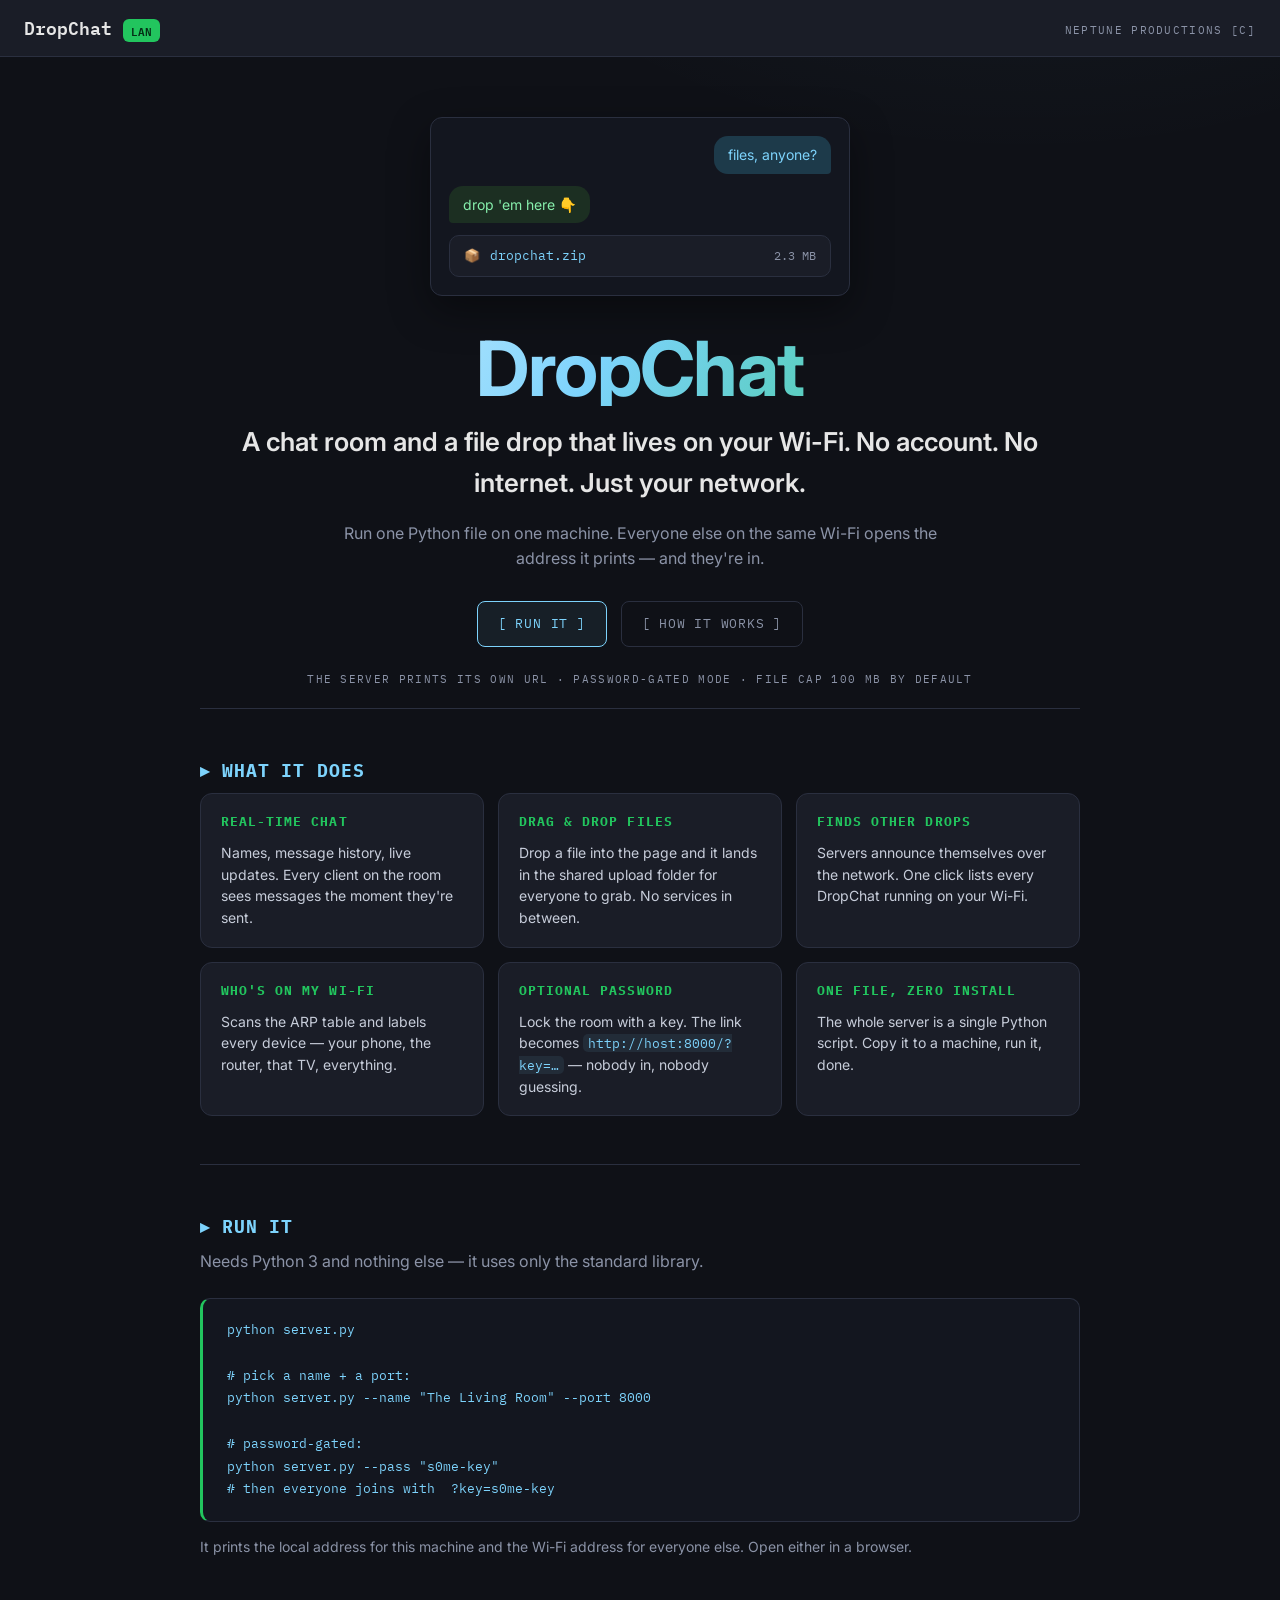
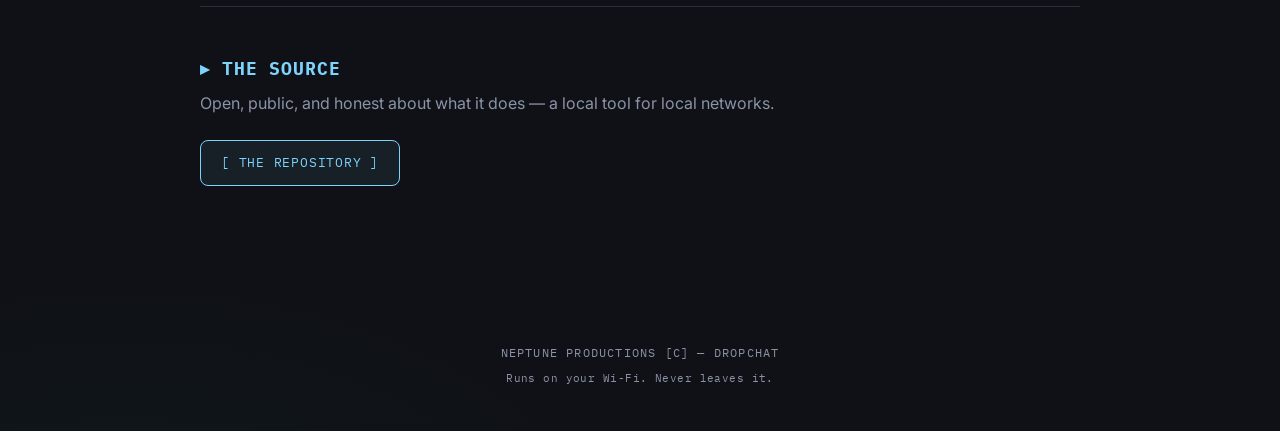
==== index.html @ f80f09dd "DropChat — LAN chat + file drop (one-file Python server), with site + README" ====
<!DOCTYPE html>
<html lang="en">
<head>
  <meta charset="UTF-8">
  <meta name="viewport" content="width=device-width, initial-scale=1.0">
  <meta name="description" content="DropChat — a chat room and file drop that lives on your Wi-Fi. LAN chat + drag-and-drop file sharing, self-hosted in one Python file. A Neptune Productions project.">
  <meta name="theme-color" content="#0f1117">
  <title>DropChat — chat + file drop, on your Wi-Fi</title>
  <link rel="icon" type="image/png" href="windowq.png">
  <link rel="preconnect" href="https://fonts.googleapis.com">
  <link rel="preconnect" href="https://fonts.gstatic.com" crossorigin>
  <link href="https://fonts.googleapis.com/css2?family=IBM+Plex+Mono:wght@400;500;600&family=Inter:wght@400;500;600;700&display=swap" rel="stylesheet">
  <link rel="stylesheet" href="css/style.css">
</head>
<body>

  <header class="topbar">
    <div class="brand">DropChat <span class="badge">LAN</span></div>
    <div class="bar-right">
      <span class="nep">NEPTUNE PRODUCTIONS [C]</span>
    </div>
  </header>

  <main>
    <section class="hero">
      <div class="chat-mock" aria-hidden="true">
        <div class="mock-row me"><div class="bubble">files, anyone?</div></div>
        <div class="mock-row them"><div class="bubble">drop 'em here 👇</div></div>
        <div class="mock-file"><span>📦</span> dropchat.zip <span class="file-size">2.3 MB</span></div>
      </div>
      <h1 class="title">DropChat</h1>
      <p class="tagline">A chat room and a file drop that lives on your Wi-Fi. No account. No internet. Just your network.</p>
      <p class="intro">Run one Python file on one machine. Everyone else on the same Wi-Fi opens the address it prints — and they're in.</p>
      <div class="hero-actions">
        <a class="btn btn-primary" href="#run">[ RUN IT ]</a>
        <a class="btn btn-ghost" href="#how">[ HOW IT WORKS ]</a>
      </div>
      <p class="foot-note">THE SERVER PRINTS ITS OWN URL · PASSWORD-GATED MODE · FILE CAP 100 MB BY DEFAULT</p>
    </section>

    <section class="section" id="how">
      <h2 class="section-title">▸ WHAT IT DOES</h2>
      <div class="grid">
        <article class="card">
          <h3>REAL-TIME CHAT</h3>
          <p>Names, message history, live updates. Every client on the room sees messages the moment they're sent.</p>
        </article>
        <article class="card">
          <h3>DRAG &amp; DROP FILES</h3>
          <p>Drop a file into the page and it lands in the shared upload folder for everyone to grab. No services in between.</p>
        </article>
        <article class="card">
          <h3>FINDS OTHER DROPS</h3>
          <p>Servers announce themselves over the network. One click lists every DropChat running on your Wi-Fi.</p>
        </article>
        <article class="card">
          <h3>WHO'S ON MY WI-FI</h3>
          <p>Scans the ARP table and labels every device — your phone, the router, that TV, everything.</p>
        </article>
        <article class="card">
          <h3>OPTIONAL PASSWORD</h3>
          <p>Lock the room with a key. The link becomes <code>http://host:8000/?key=…</code> — nobody in, nobody guessing.</p>
        </article>
        <article class="card">
          <h3>ONE FILE, ZERO INSTALL</h3>
          <p>The whole server is a single Python script. Copy it to a machine, run it, done.</p>
        </article>
      </div>
    </section>

    <section class="section" id="run">
      <h2 class="section-title">▸ RUN IT</h2>
      <p class="section-sub">Needs Python 3 and nothing else — it uses only the standard library.</p>
      <pre class="code-block">python server.py

# pick a name + a port:
python server.py --name "The Living Room" --port 8000

# password-gated:
python server.py --pass "s0me-key"
# then everyone joins with  ?key=s0me-key</pre>
      <p class="note">It prints the local address for this machine and the Wi-Fi address for everyone else. Open either in a browser.</p>
    </section>

    <section class="section" id="source">
      <h2 class="section-title">▸ THE SOURCE</h2>
      <p class="section-sub">Open, public, and honest about what it does — a local tool for local networks.</p>
      <div class="actions">
        <a class="btn btn-primary" href="https://github.com/notmicrosoft2000-cmd/dropchat" target="_blank" rel="noopener">[ THE REPOSITORY ]</a>
      </div>
    </section>
  </main>

  <footer>
    <p>NEPTUNE PRODUCTIONS [C] — DROPCHAT</p>
    <p class="dim">Runs on your Wi-Fi. Never leaves it.</p>
  </footer>

</body>
</html>
---- css/style.css ----
:root {
  --bg: #0f1117;
  --bg-2: #13161f;
  --panel: #1a1d27;
  --panel-edge: #2a2f3f;
  --text: #e6e6e6;
  --muted: #8b93a7;
  --cyan: #7dd3fc;
  --green: #22c55e;
  --green-dim: #166534;
}

* { box-sizing: border-box; margin: 0; padding: 0; }

html { scroll-behavior: smooth; }

body {
  font-family: "Inter", Arial, sans-serif;
  background:
    radial-gradient(1000px 600px at 80% -10%, rgba(125, 211, 252, .06), transparent 60%),
    radial-gradient(900px 600px at 10% 110%, rgba(34, 197, 94, .05), transparent 60%),
    var(--bg);
  color: var(--text);
  min-height: 100vh;
  line-height: 1.55;
}

.topbar {
  display: flex;
  align-items: center;
  justify-content: space-between;
  flex-wrap: wrap;
  gap: 8px;
  padding: 14px 24px;
  background: var(--panel);
  border-bottom: 1px solid var(--panel-edge);
}

.brand { font-family: "IBM Plex Mono", monospace; font-size: 18px; font-weight: 600; }

.badge {
  font-family: "IBM Plex Mono", monospace;
  font-size: 11px;
  vertical-align: middle;
  background: var(--green);
  color: #052e16;
  border-radius: 6px;
  padding: 2px 8px;
  font-weight: 600;
}

.nep { font-family: "IBM Plex Mono", monospace; font-size: 11px; letter-spacing: .12em; color: var(--muted); }

main { max-width: 920px; margin: 0 auto; padding: 0 20px 80px; }

.hero { text-align: center; padding: 60px 0 20px; }

.chat-mock {
  max-width: 420px;
  margin: 0 auto 34px;
  background: var(--bg-2);
  border: 1px solid var(--panel-edge);
  border-radius: 12px;
  padding: 18px;
  display: flex;
  flex-direction: column;
  gap: 12px;
  box-shadow: 0 14px 40px rgba(0, 0, 0, .4);
}

.mock-row { display: flex; }
.mock-row.me { justify-content: flex-end; }
.mock-row.them { justify-content: flex-start; }

.bubble {
  font-size: 14px;
  padding: 8px 14px;
  border-radius: 14px;
  max-width: 80%;
}
.mock-row.me .bubble { background: #1d3a4a; color: var(--cyan); border-bottom-right-radius: 4px; }
.mock-row.them .bubble { background: #1c2f22; color: #86efac; border-bottom-left-radius: 4px; }

.mock-file {
  display: flex;
  align-items: center;
  gap: 10px;
  font-family: "IBM Plex Mono", monospace;
  font-size: 13px;
  background: var(--panel);
  border: 1px solid var(--panel-edge);
  border-radius: 10px;
  padding: 10px 14px;
  color: var(--cyan);
}
.mock-file .file-size { margin-left: auto; color: var(--muted); font-size: 12px; }

.title {
  font-size: clamp(40px, 8vw, 76px);
  line-height: 1;
  font-weight: 700;
  letter-spacing: -.02em;
  background: linear-gradient(120deg, #e6f6ff, var(--cyan) 45%, var(--green) 110%);
  -webkit-background-clip: text;
  background-clip: text;
  color: transparent;
  margin-bottom: 16px;
}

.tagline { font-size: clamp(18px, 3.4vw, 26px); font-weight: 600; color: var(--text); margin-bottom: 18px; }

.intro { max-width: 620px; margin: 0 auto 30px; color: var(--muted); }

.hero-actions { display: flex; gap: 14px; justify-content: center; flex-wrap: wrap; margin-bottom: 24px; }

.btn {
  display: inline-block;
  font-family: "IBM Plex Mono", monospace;
  font-size: 13px;
  letter-spacing: .06em;
  padding: 12px 20px;
  text-decoration: none;
  border: 1px solid var(--cyan);
  border-radius: 8px;
  color: var(--cyan);
  background: rgba(125, 211, 252, .07);
  transition: background .15s, color .15s;
}
.btn:hover { background: var(--cyan); color: #062033; }
.btn-ghost { border-color: var(--panel-edge); color: var(--muted); background: transparent; }
.btn-ghost:hover { border-color: var(--green); color: var(--green); background: rgba(34, 197, 94, .07); }

.foot-note { font-family: "IBM Plex Mono", monospace; font-size: 11px; letter-spacing: .12em; color: var(--muted); }

.section { padding: 48px 0; border-top: 1px solid var(--panel-edge); }

.section-title { font-family: "IBM Plex Mono", monospace; font-size: 18px; color: var(--cyan); margin-bottom: 8px; letter-spacing: .05em; }
.section-sub { color: var(--muted); margin-bottom: 24px; }

.grid { display: grid; grid-template-columns: repeat(auto-fit, minmax(260px, 1fr)); gap: 14px; }

.card {
  background: var(--panel);
  border: 1px solid var(--panel-edge);
  border-radius: 12px;
  padding: 18px 20px;
}
.card h3 { font-family: "IBM Plex Mono", monospace; font-size: 13px; letter-spacing: .08em; color: var(--green); margin-bottom: 10px; }
.card p { font-size: 14px; color: #c7cdda; }
.card code { font-family: "IBM Plex Mono", monospace; background: rgba(125, 211, 252, .08); color: var(--cyan); padding: 1px 5px; border-radius: 5px; font-size: 12.5px; }

.code-block {
  font-family: "IBM Plex Mono", monospace;
  font-size: 13px;
  line-height: 1.75;
  color: var(--cyan);
  background: var(--bg-2);
  border: 1px solid var(--panel-edge);
  border-left: 3px solid var(--green);
  border-radius: 10px;
  padding: 20px 24px;
  overflow-x: auto;
  margin-bottom: 14px;
}

.note { font-size: 14px; color: var(--muted); }

.actions { display: flex; gap: 14px; flex-wrap: wrap; }

footer { text-align: center; padding: 30px 20px 44px; font-family: "IBM Plex Mono", monospace; font-size: 12px; letter-spacing: .1em; color: var(--muted); }
footer .dim { margin-top: 8px; font-size: 11px; letter-spacing: .04em; }

@media (max-width: 560px) {
  .topbar { padding: 12px 16px; }
}
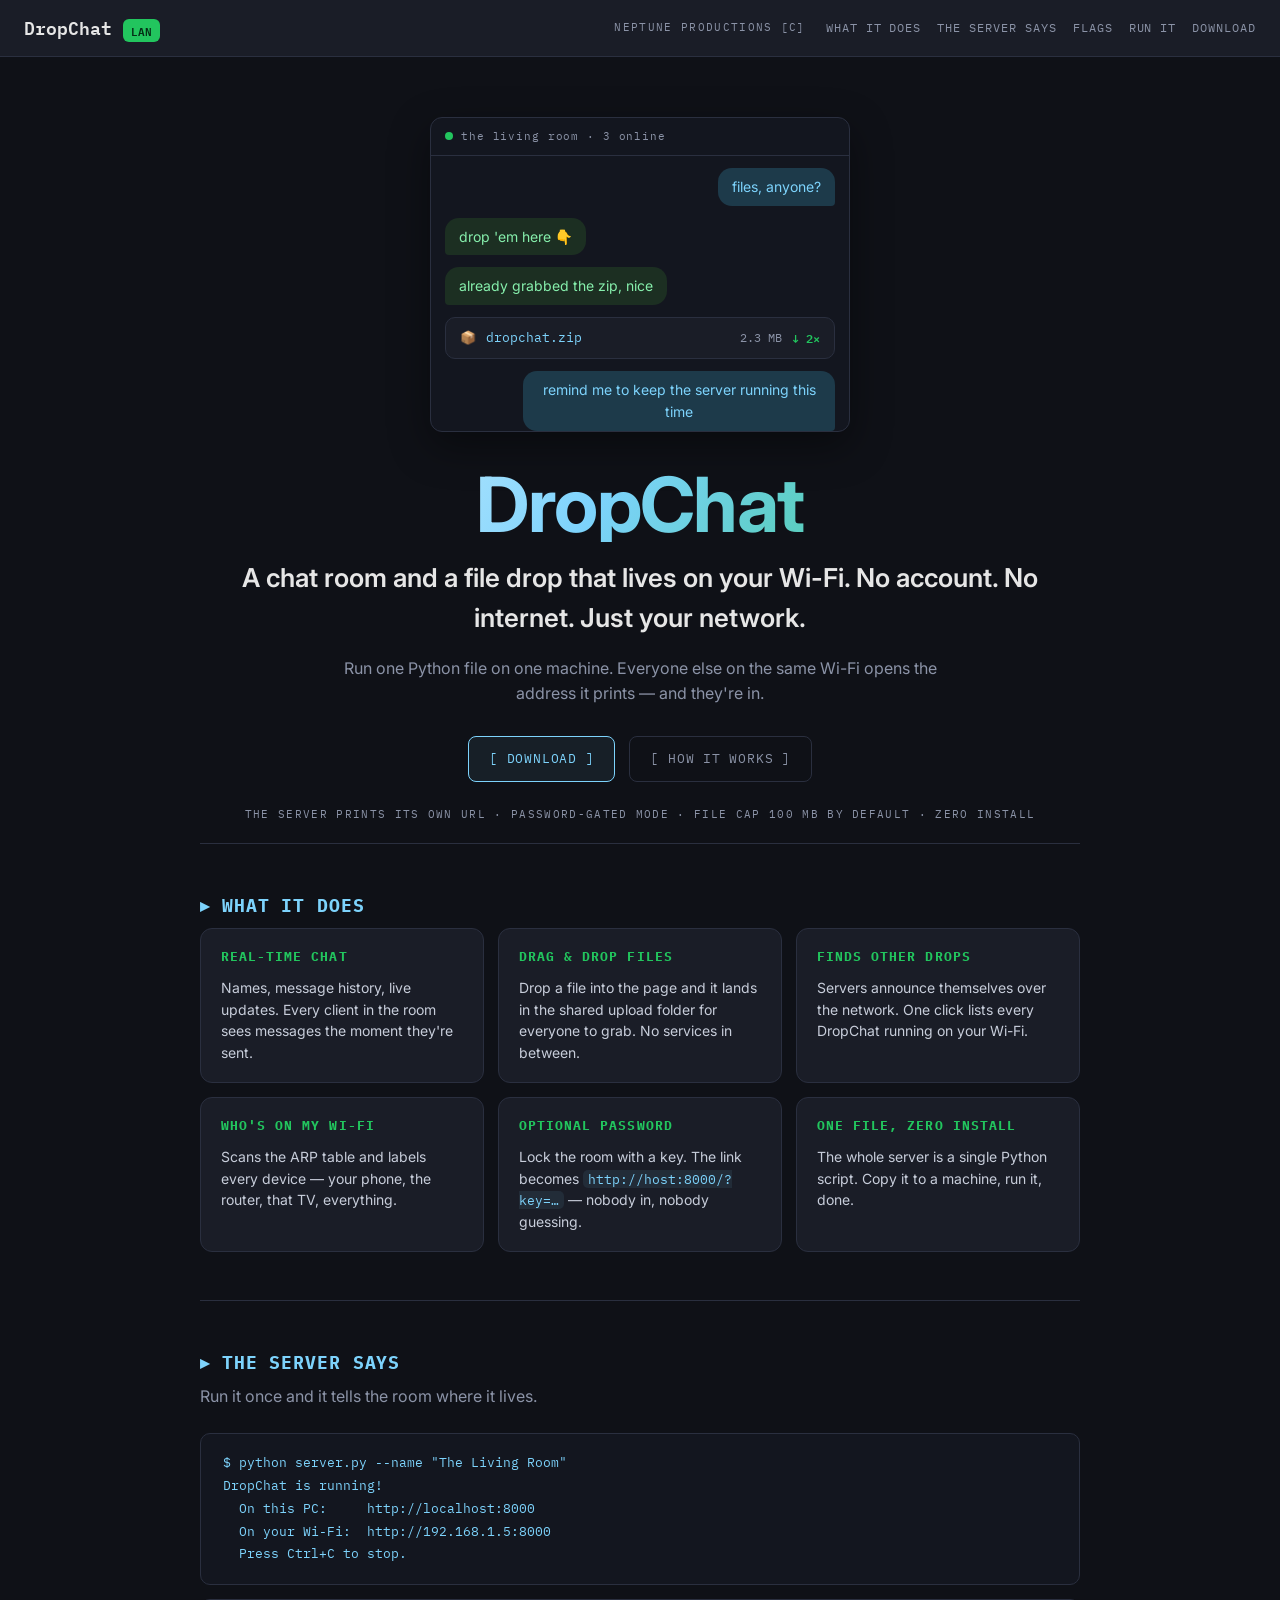
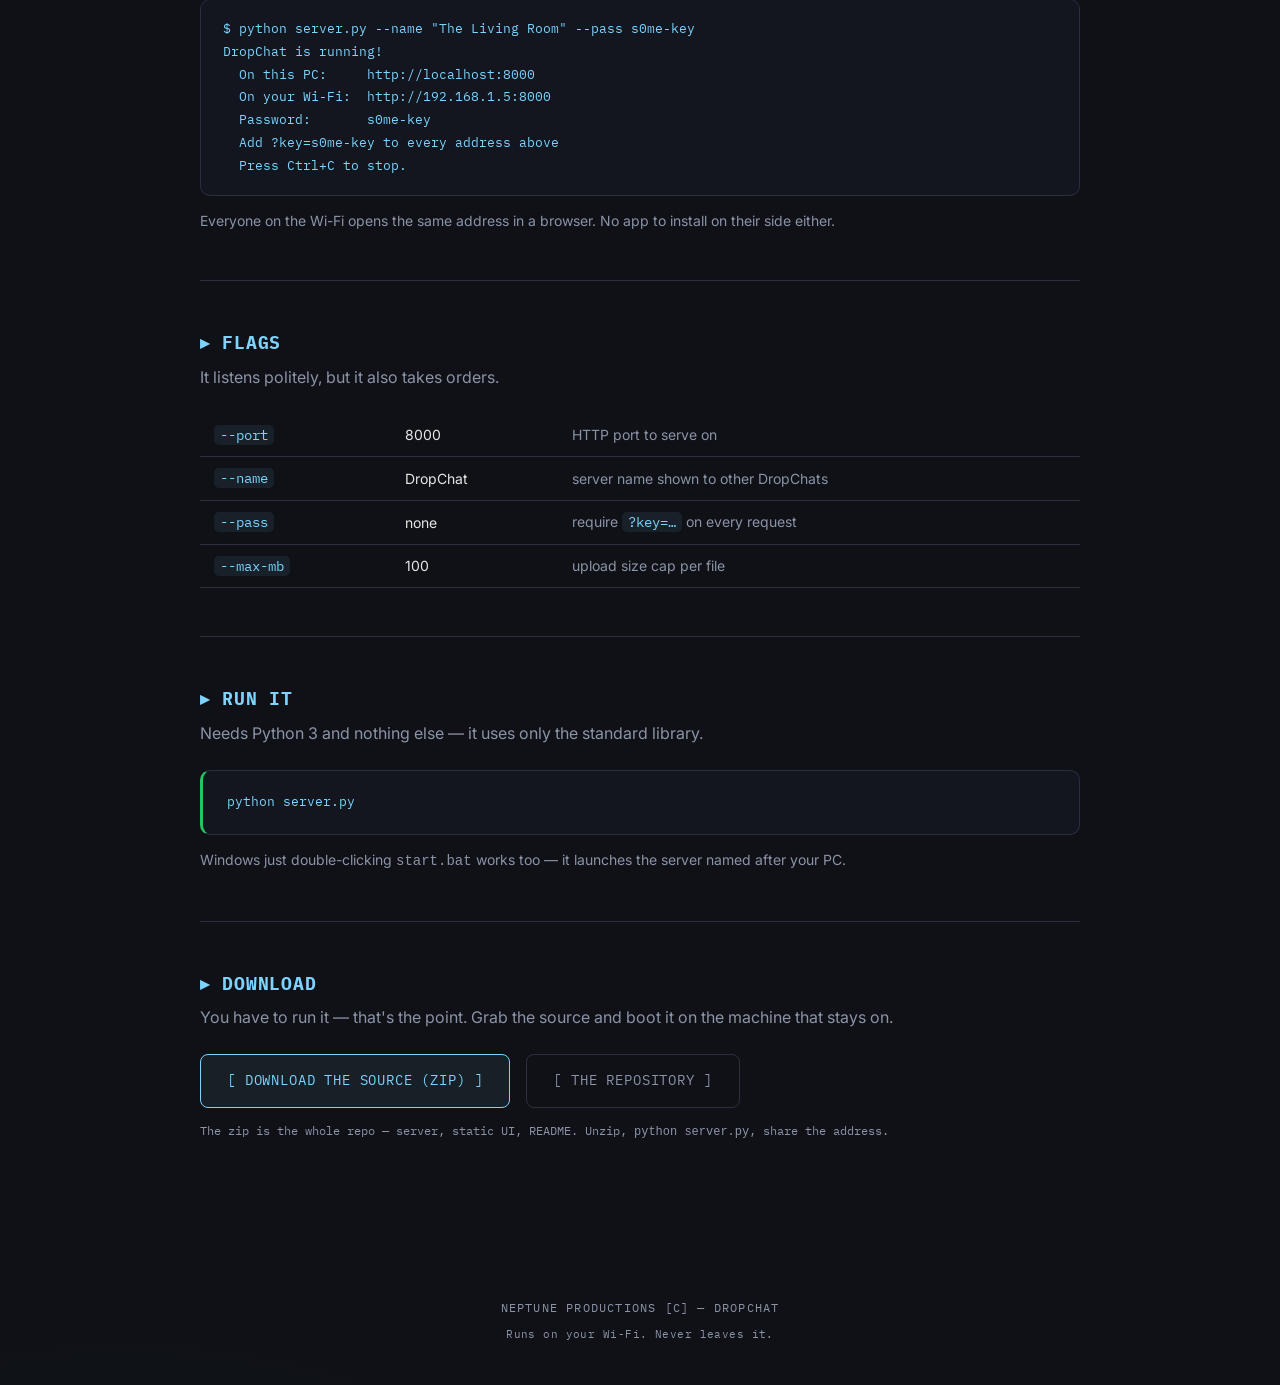
==== commit 4729516a: "site: chat-bubble favicon, download section (source zip), terminal-output + flags sections, themed c" ====
--- a/index.html
+++ b/index.html
@@ -3,10 +3,10 @@
 <head>
   <meta charset="UTF-8">
   <meta name="viewport" content="width=device-width, initial-scale=1.0">
-  <meta name="description" content="DropChat — a chat room and file drop that lives on your Wi-Fi. LAN chat + drag-and-drop file sharing, self-hosted in one Python file. A Neptune Productions project.">
+  <meta name="description" content="DropChat — a chat room and file drop that lives on your Wi-Fi. LAN chat + drag-and-drop file sharing, self-hosted in one Python file. Download and run it yourself. A Neptune Productions project.">
   <meta name="theme-color" content="#0f1117">
   <title>DropChat — chat + file drop, on your Wi-Fi</title>
-  <link rel="icon" type="image/png" href="windowq.png">
+  <link rel="icon" type="image/svg+xml" href="favicon.svg">
   <link rel="preconnect" href="https://fonts.googleapis.com">
   <link rel="preconnect" href="https://fonts.gstatic.com" crossorigin>
   <link href="https://fonts.googleapis.com/css2?family=IBM+Plex+Mono:wght@400;500;600&family=Inter:wght@400;500;600;700&display=swap" rel="stylesheet">
@@ -18,24 +18,34 @@
     <div class="brand">DropChat <span class="badge">LAN</span></div>
     <div class="bar-right">
       <span class="nep">NEPTUNE PRODUCTIONS [C]</span>
+      <nav class="menubar" aria-label="Site navigation">
+        <a href="#how">WHAT IT DOES</a>
+        <a href="#server">THE SERVER SAYS</a>
+        <a href="#flags">FLAGS</a>
+        <a href="#run">RUN IT</a>
+        <a href="#download">DOWNLOAD</a>
+      </nav>
     </div>
   </header>
 
   <main>
     <section class="hero">
       <div class="chat-mock" aria-hidden="true">
+        <div class="mock-head"><span class="mock-dot"></span> the living room · 3 online</div>
         <div class="mock-row me"><div class="bubble">files, anyone?</div></div>
         <div class="mock-row them"><div class="bubble">drop 'em here 👇</div></div>
-        <div class="mock-file"><span>📦</span> dropchat.zip <span class="file-size">2.3 MB</span></div>
+        <div class="mock-row them"><div class="bubble">already grabbed the zip, nice</div></div>
+        <div class="mock-file"><span>📦</span> dropchat.zip <span class="file-size">2.3 MB</span><span class="file-dl">↓ 2×</span></div>
+        <div class="mock-row me"><div class="bubble">remind me to keep the server running this time</div></div>
       </div>
       <h1 class="title">DropChat</h1>
       <p class="tagline">A chat room and a file drop that lives on your Wi-Fi. No account. No internet. Just your network.</p>
       <p class="intro">Run one Python file on one machine. Everyone else on the same Wi-Fi opens the address it prints — and they're in.</p>
       <div class="hero-actions">
-        <a class="btn btn-primary" href="#run">[ RUN IT ]</a>
+        <a class="btn btn-primary" href="#download">[ DOWNLOAD ]</a>
         <a class="btn btn-ghost" href="#how">[ HOW IT WORKS ]</a>
       </div>
-      <p class="foot-note">THE SERVER PRINTS ITS OWN URL · PASSWORD-GATED MODE · FILE CAP 100 MB BY DEFAULT</p>
+      <p class="foot-note">THE SERVER PRINTS ITS OWN URL · PASSWORD-GATED MODE · FILE CAP 100 MB BY DEFAULT · ZERO INSTALL</p>
     </section>
 
     <section class="section" id="how">
@@ -43,7 +53,7 @@
       <div class="grid">
         <article class="card">
           <h3>REAL-TIME CHAT</h3>
-          <p>Names, message history, live updates. Every client on the room sees messages the moment they're sent.</p>
+          <p>Names, message history, live updates. Every client in the room sees messages the moment they're sent.</p>
         </article>
         <article class="card">
           <h3>DRAG &amp; DROP FILES</h3>
@@ -68,26 +78,50 @@
       </div>
     </section>
 
+    <section class="section" id="server">
+      <h2 class="section-title">▸ THE SERVER SAYS</h2>
+      <p class="section-sub">Run it once and it tells the room where it lives.</p>
+      <pre class="terminal-out">$ python server.py --name "The Living Room"
+DropChat is running!
+  On this PC:     http://localhost:8000
+  On your Wi-Fi:  http://192.168.1.5:8000
+  Press Ctrl+C to stop.</pre>
+      <pre class="terminal-out">$ python server.py --name "The Living Room" --pass s0me-key
+DropChat is running!
+  On this PC:     http://localhost:8000
+  On your Wi-Fi:  http://192.168.1.5:8000
+  Password:       s0me-key
+  Add ?key=s0me-key to every address above
+  Press Ctrl+C to stop.</pre>
+      <p class="note">Everyone on the Wi-Fi opens the same address in a browser. No app to install on their side either.</p>
+    </section>
+
+    <section class="section" id="flags">
+      <h2 class="section-title">▸ FLAGS</h2>
+      <p class="section-sub">It listens politely, but it also takes orders.</p>
+      <table class="flags">
+        <tr><td><code>--port</code></td><td>8000</td><td class="dim">HTTP port to serve on</td></tr>
+        <tr><td><code>--name</code></td><td>DropChat</td><td class="dim">server name shown to other DropChats</td></tr>
+        <tr><td><code>--pass</code></td><td>none</td><td class="dim">require <code>?key=…</code> on every request</td></tr>
+        <tr><td><code>--max-mb</code></td><td>100</td><td class="dim">upload size cap per file</td></tr>
+      </table>
+    </section>
+
     <section class="section" id="run">
       <h2 class="section-title">▸ RUN IT</h2>
       <p class="section-sub">Needs Python 3 and nothing else — it uses only the standard library.</p>
-      <pre class="code-block">python server.py
-
-# pick a name + a port:
-python server.py --name "The Living Room" --port 8000
-
-# password-gated:
-python server.py --pass "s0me-key"
-# then everyone joins with  ?key=s0me-key</pre>
-      <p class="note">It prints the local address for this machine and the Wi-Fi address for everyone else. Open either in a browser.</p>
+      <pre class="code-block">python server.py</pre>
+      <p class="note">Windows just double-clicking <code>start.bat</code> works too — it launches the server named after your PC.</p>
     </section>
 
-    <section class="section" id="source">
-      <h2 class="section-title">▸ THE SOURCE</h2>
-      <p class="section-sub">Open, public, and honest about what it does — a local tool for local networks.</p>
-      <div class="actions">
-        <a class="btn btn-primary" href="https://github.com/notmicrosoft2000-cmd/dropchat" target="_blank" rel="noopener">[ THE REPOSITORY ]</a>
+    <section class="section" id="download">
+      <h2 class="section-title">▸ DOWNLOAD</h2>
+      <p class="section-sub">You have to run it — that's the point. Grab the source and boot it on the machine that stays on.</p>
+      <div class="dl-row">
+        <a class="btn btn-primary btn-big" href="https://github.com/notmicrosoft2000-cmd/dropchat/archive/refs/heads/main.zip" target="_blank" rel="noopener">[ DOWNLOAD THE SOURCE (ZIP) ]</a>
+        <a class="btn btn-ghost btn-big" href="https://github.com/notmicrosoft2000-cmd/dropchat" target="_blank" rel="noopener">[ THE REPOSITORY ]</a>
       </div>
+      <p class="note dim">The zip is the whole repo — server, static UI, README. Unzip, <code>python server.py</code>, share the address.</p>
     </section>
   </main>
 
@@ -96,5 +130,7 @@
     <p class="dim">Runs on your Wi-Fi. Never leaves it.</p>
   </footer>
 
+  <script>window.SFX_CONFIG = { hover: { f: 1700, d: 0.02, t: "sine", v: 0.012 }, click: { f: 880, d: 0.08, t: "square", v: 0.035 } };</script>
+  <script src="js/sfx.js"></script>
 </body>
 </html>
--- a/css/style.css
+++ b/css/style.css
@@ -23,7 +23,10 @@
   color: var(--text);
   min-height: 100vh;
   line-height: 1.55;
-}
+  cursor: url('data:image/svg+xml;utf8,<svg xmlns="http://www.w3.org/2000/svg" width="20" height="20" viewBox="0 0 20 20"><path d="M2 2 Q6 14 16 16 L9 14 Z" fill="%237dd3fc" stroke="%23062d40" stroke-width="0.8"/></svg>') 2 2, auto;
+}
+
+a, button, code, .btn, .menubar a, .dl-row a { cursor: url('data:image/svg+xml;utf8,<svg xmlns="http://www.w3.org/2000/svg" width="22" height="22" viewBox="0 0 22 22"><path d="M3 3 Q8 15 18 18 L10 15 Z" fill="%2334d399" stroke="%23052e16" stroke-width="0.8"/></svg>') 2 2, pointer; }
 
 .topbar {
   display: flex;
@@ -51,6 +54,11 @@
 
 .nep { font-family: "IBM Plex Mono", monospace; font-size: 11px; letter-spacing: .12em; color: var(--muted); }
 
+.bar-right { display: flex; align-items: center; gap: 20px; flex-wrap: wrap; }
+.menubar { display: flex; gap: 16px; flex-wrap: wrap; }
+.menubar a { font-family: "IBM Plex Mono", monospace; font-size: 12px; letter-spacing: .08em; color: var(--muted); text-decoration: none; }
+.menubar a:hover { color: var(--cyan); }
+
 main { max-width: 920px; margin: 0 auto; padding: 0 20px 80px; }
 
 .hero { text-align: center; padding: 60px 0 20px; }
@@ -61,12 +69,27 @@
   background: var(--bg-2);
   border: 1px solid var(--panel-edge);
   border-radius: 12px;
-  padding: 18px;
+  padding: 0;
   display: flex;
   flex-direction: column;
   gap: 12px;
   box-shadow: 0 14px 40px rgba(0, 0, 0, .4);
 }
+
+.mock-head {
+  display: flex;
+  align-items: center;
+  gap: 8px;
+  font-family: "IBM Plex Mono", monospace;
+  font-size: 11px;
+  letter-spacing: .08em;
+  color: var(--muted);
+  padding: 10px 14px;
+  border-bottom: 1px solid var(--panel-edge);
+}
+.mock-dot { width: 8px; height: 8px; border-radius: 50%; background: var(--green); }
+
+.chat-mock > .mock-row, .chat-mock > .mock-file { margin: 0 14px; }
 
 .mock-row { display: flex; }
 .mock-row.me { justify-content: flex-end; }
@@ -94,6 +117,7 @@
   color: var(--cyan);
 }
 .mock-file .file-size { margin-left: auto; color: var(--muted); font-size: 12px; }
+.mock-file .file-dl { color: var(--green); font-size: 12px; font-weight: 600; }
 
 .title {
   font-size: clamp(40px, 8vw, 76px);
@@ -164,6 +188,28 @@
 }
 
 .note { font-size: 14px; color: var(--muted); }
+.note.dim { color: var(--muted); font-family: "IBM Plex Mono", monospace; font-size: 12px; margin-top: 14px; }
+
+.terminal-out {
+  font-family: "IBM Plex Mono", monospace;
+  font-size: 13px;
+  line-height: 1.75;
+  color: var(--cyan);
+  background: var(--bg-2);
+  border: 1px solid var(--panel-edge);
+  border-radius: 10px;
+  padding: 18px 22px;
+  overflow-x: auto;
+  margin-bottom: 14px;
+}
+
+.flags { width: 100%; border-collapse: collapse; font-size: 14px; }
+.flags td { padding: 10px 14px; border-bottom: 1px solid var(--panel-edge); }
+.flags code { font-family: "IBM Plex Mono", monospace; background: rgba(125, 211, 252, .08); color: var(--cyan); padding: 1px 6px; border-radius: 5px; }
+.flags .dim { color: var(--muted); }
+
+.dl-row { display: flex; gap: 16px; flex-wrap: wrap; align-items: center; }
+.btn-big { padding: 15px 26px; font-size: 14px; }
 
 .actions { display: flex; gap: 14px; flex-wrap: wrap; }
 
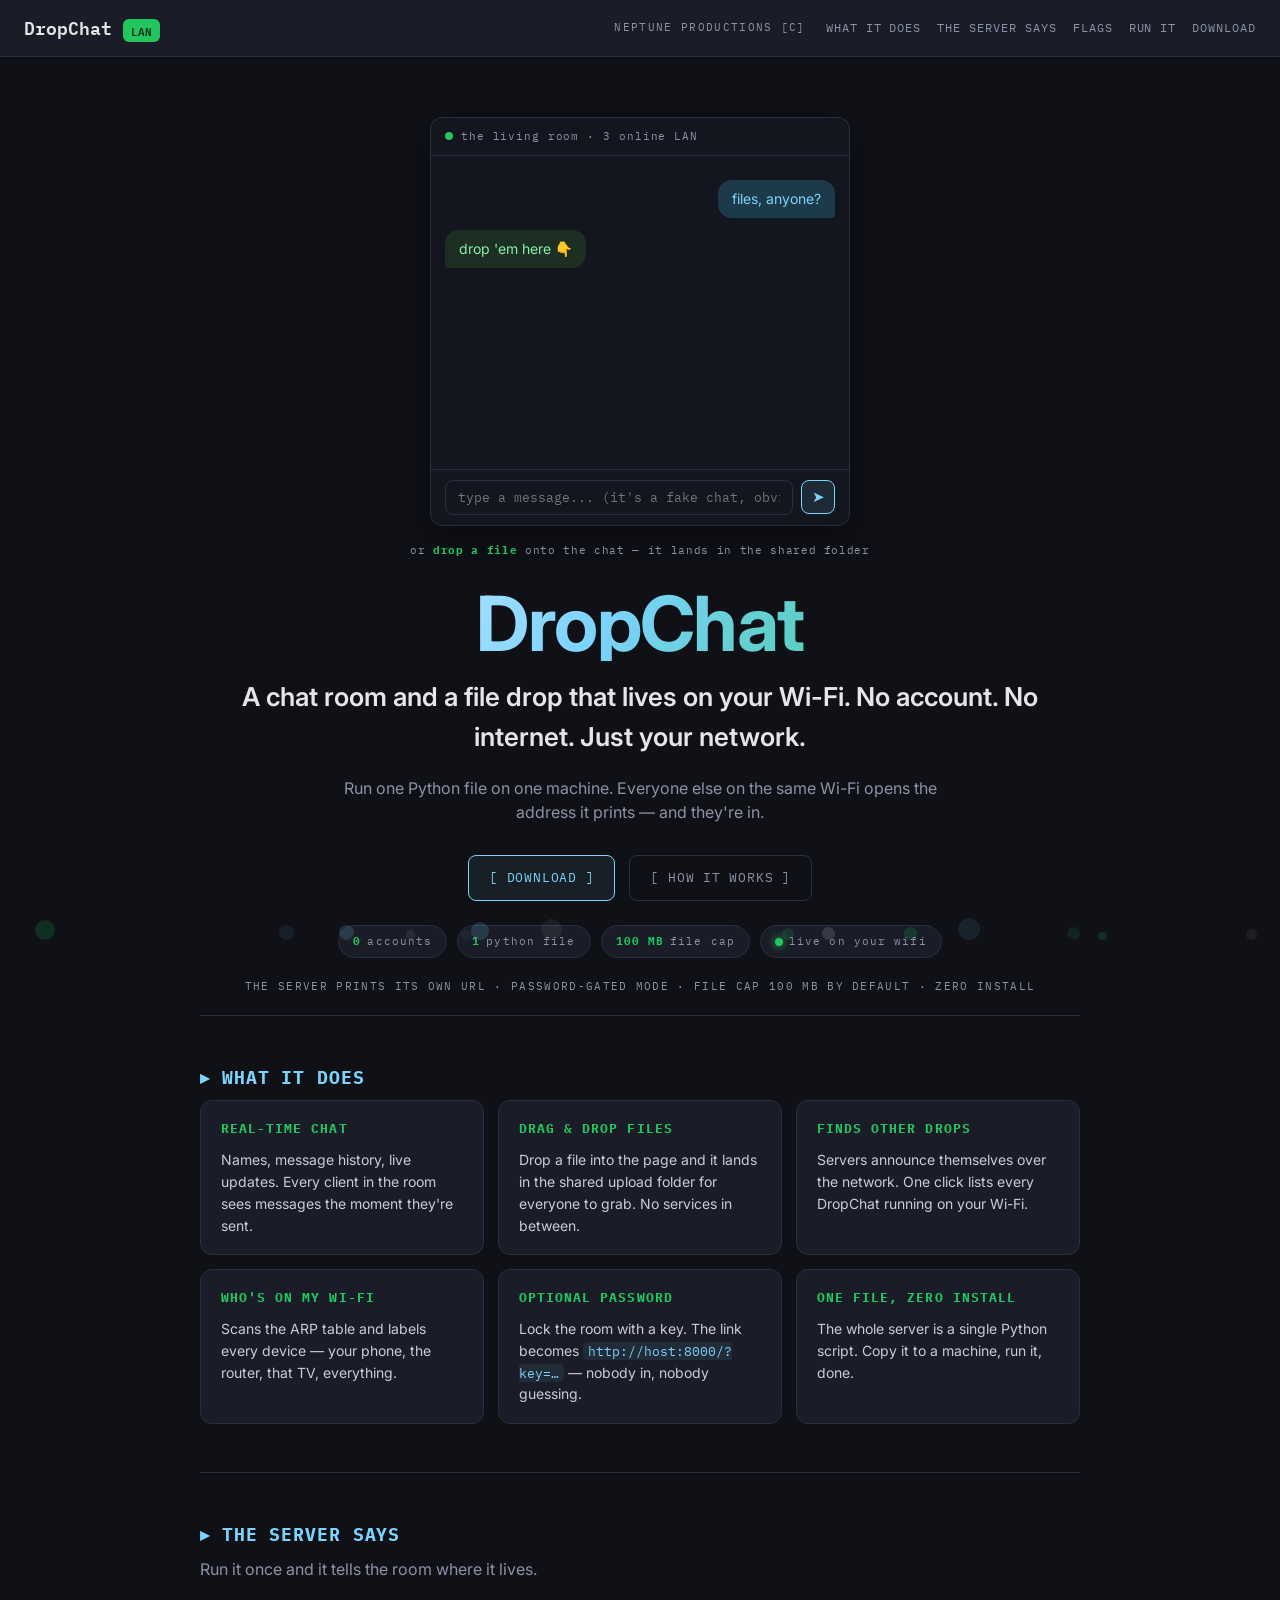
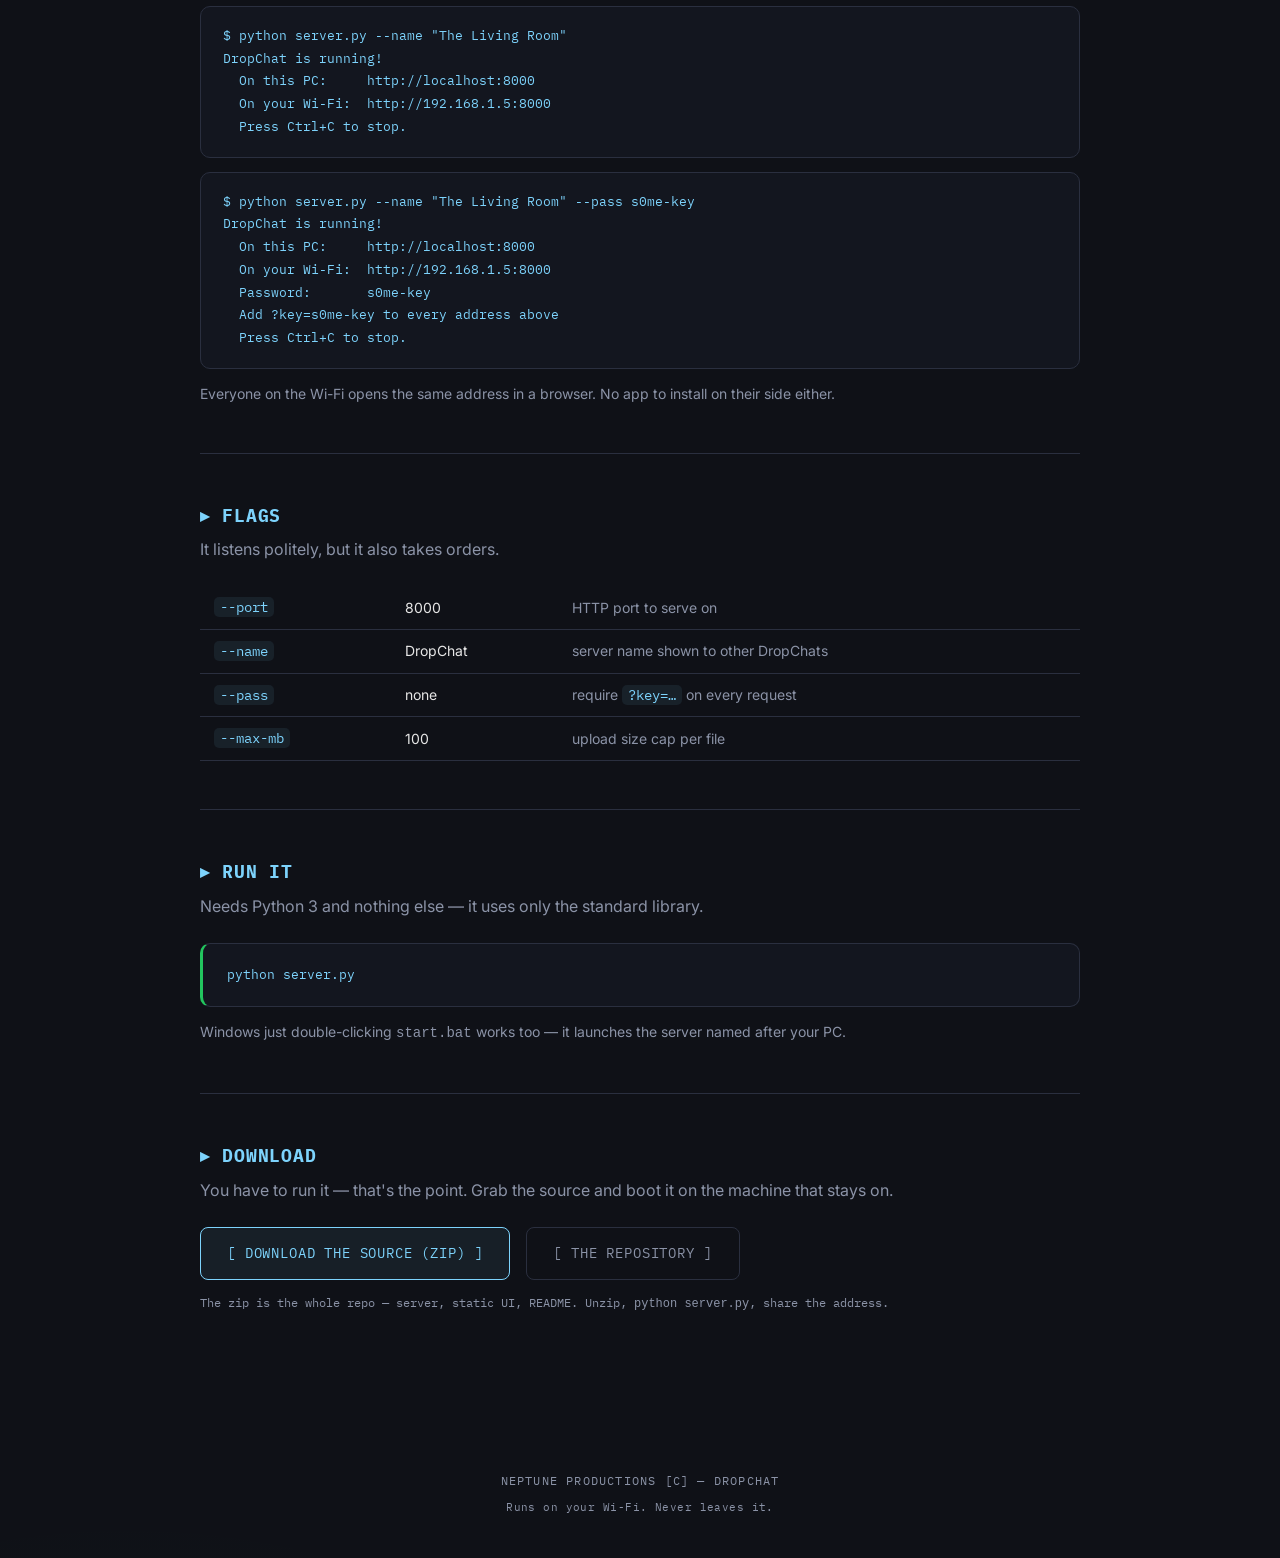
==== commit 8185f24b: "site: the mock chat is now alive — animated message loop, typing indicator, send-your-own-message ba" ====
--- a/index.html
+++ b/index.html
@@ -30,14 +30,22 @@
 
   <main>
     <section class="hero">
-      <div class="chat-mock" aria-hidden="true">
-        <div class="mock-head"><span class="mock-dot"></span> the living room · 3 online</div>
-        <div class="mock-row me"><div class="bubble">files, anyone?</div></div>
-        <div class="mock-row them"><div class="bubble">drop 'em here 👇</div></div>
-        <div class="mock-row them"><div class="bubble">already grabbed the zip, nice</div></div>
-        <div class="mock-file"><span>📦</span> dropchat.zip <span class="file-size">2.3 MB</span><span class="file-dl">↓ 2×</span></div>
-        <div class="mock-row me"><div class="bubble">remind me to keep the server running this time</div></div>
+      <div class="chat-mock" id="chatMock" aria-hidden="true">
+        <div class="mock-head"><span class="mock-dot"></span> <span id="roomName">the living room</span> · <span id="roomCount">3</span> online <span class="mock-head-right">LAN</span></div>
+        <div class="chat-scroll" id="chatScroll">
+          <div class="mock-row me"><div class="bubble">files, anyone?</div></div>
+          <div class="mock-row them"><div class="bubble">drop 'em here 👇</div></div>
+          <div class="mock-row them"><div class="bubble">already grabbed the zip, nice</div></div>
+          <div class="mock-file"><span>📦</span> dropchat.zip <span class="file-size">2.3 MB</span><span class="file-dl">↓ 2×</span></div>
+          <div class="mock-row me"><div class="bubble">remind me to keep the server running this time</div></div>
+        </div>
+        <div class="mock-typing" id="mockTyping"><i></i><i></i><i></i><em>someone is typing...</em></div>
+        <div class="mock-input">
+          <input id="mockMsg" type="text" placeholder="type a message... (it's a fake chat, obviously)" autocomplete="off">
+          <button id="mockSend" type="button" aria-label="send">➤</button>
+        </div>
       </div>
+      <p class="drop-hint">or <b>drop a file</b> onto the chat — it lands in the shared folder</p>
       <h1 class="title">DropChat</h1>
       <p class="tagline">A chat room and a file drop that lives on your Wi-Fi. No account. No internet. Just your network.</p>
       <p class="intro">Run one Python file on one machine. Everyone else on the same Wi-Fi opens the address it prints — and they're in.</p>
@@ -45,40 +53,46 @@
         <a class="btn btn-primary" href="#download">[ DOWNLOAD ]</a>
         <a class="btn btn-ghost" href="#how">[ HOW IT WORKS ]</a>
       </div>
+      <div class="status-strip">
+        <span class="ss-item"><b>0</b> accounts</span>
+        <span class="ss-item"><b>1</b> python file</span>
+        <span class="ss-item"><b>100 MB</b> file cap</span>
+        <span class="ss-item"><b class="ss-live"></b> live on your wifi</span>
+      </div>
       <p class="foot-note">THE SERVER PRINTS ITS OWN URL · PASSWORD-GATED MODE · FILE CAP 100 MB BY DEFAULT · ZERO INSTALL</p>
     </section>
 
-    <section class="section" id="how">
+    <section class="section reveal" id="how">
       <h2 class="section-title">▸ WHAT IT DOES</h2>
       <div class="grid">
-        <article class="card">
+        <article class="card reveal">
           <h3>REAL-TIME CHAT</h3>
           <p>Names, message history, live updates. Every client in the room sees messages the moment they're sent.</p>
         </article>
-        <article class="card">
+        <article class="card reveal">
           <h3>DRAG &amp; DROP FILES</h3>
           <p>Drop a file into the page and it lands in the shared upload folder for everyone to grab. No services in between.</p>
         </article>
-        <article class="card">
+        <article class="card reveal">
           <h3>FINDS OTHER DROPS</h3>
           <p>Servers announce themselves over the network. One click lists every DropChat running on your Wi-Fi.</p>
         </article>
-        <article class="card">
+        <article class="card reveal">
           <h3>WHO'S ON MY WI-FI</h3>
           <p>Scans the ARP table and labels every device — your phone, the router, that TV, everything.</p>
         </article>
-        <article class="card">
+        <article class="card reveal">
           <h3>OPTIONAL PASSWORD</h3>
           <p>Lock the room with a key. The link becomes <code>http://host:8000/?key=…</code> — nobody in, nobody guessing.</p>
         </article>
-        <article class="card">
+        <article class="card reveal">
           <h3>ONE FILE, ZERO INSTALL</h3>
           <p>The whole server is a single Python script. Copy it to a machine, run it, done.</p>
         </article>
       </div>
     </section>
 
-    <section class="section" id="server">
+    <section class="section reveal" id="server">
       <h2 class="section-title">▸ THE SERVER SAYS</h2>
       <p class="section-sub">Run it once and it tells the room where it lives.</p>
       <pre class="terminal-out">$ python server.py --name "The Living Room"
@@ -96,7 +110,7 @@
       <p class="note">Everyone on the Wi-Fi opens the same address in a browser. No app to install on their side either.</p>
     </section>
 
-    <section class="section" id="flags">
+    <section class="section reveal" id="flags">
       <h2 class="section-title">▸ FLAGS</h2>
       <p class="section-sub">It listens politely, but it also takes orders.</p>
       <table class="flags">
@@ -107,14 +121,14 @@
       </table>
     </section>
 
-    <section class="section" id="run">
+    <section class="section reveal" id="run">
       <h2 class="section-title">▸ RUN IT</h2>
       <p class="section-sub">Needs Python 3 and nothing else — it uses only the standard library.</p>
       <pre class="code-block">python server.py</pre>
       <p class="note">Windows just double-clicking <code>start.bat</code> works too — it launches the server named after your PC.</p>
     </section>
 
-    <section class="section" id="download">
+    <section class="section reveal" id="download">
       <h2 class="section-title">▸ DOWNLOAD</h2>
       <p class="section-sub">You have to run it — that's the point. Grab the source and boot it on the machine that stays on.</p>
       <div class="dl-row">
@@ -132,5 +146,6 @@
 
   <script>window.SFX_CONFIG = { hover: { f: 1700, d: 0.02, t: "sine", v: 0.012 }, click: { f: 880, d: 0.08, t: "square", v: 0.035 } };</script>
   <script src="js/sfx.js"></script>
+  <script src="js/chat.js"></script>
 </body>
 </html>
--- a/css/style.css
+++ b/css/style.css
@@ -91,8 +91,18 @@
 
 .chat-mock > .mock-row, .chat-mock > .mock-file { margin: 0 14px; }
 
-.mock-row { display: flex; }
-.mock-row.me { justify-content: flex-end; }
+.chat-scroll {
+  display: flex;
+  flex-direction: column;
+  gap: 12px;
+  padding: 12px 0;
+  max-height: 250px;
+  overflow-y: auto;
+  scroll-behavior: smooth;
+}
+.chat-scroll .mock-row, .chat-scroll .mock-file { margin: 0 14px; }
+
+.mock-row { display: flex; }.mock-row.me { justify-content: flex-end; }
 .mock-row.them { justify-content: flex-start; }
 
 .bubble {
@@ -219,3 +229,145 @@
 @media (max-width: 560px) {
   .topbar { padding: 12px 16px; }
 }
+
+/* ---- live mock chat ---- */
+.chat-mock { transition: border-color .2s, box-shadow .2s; }
+.chat-mock.drop {
+  border-color: var(--green);
+  box-shadow: 0 14px 40px rgba(0, 0, 0, .4), 0 0 0 3px rgba(34, 197, 94, .25);
+}
+.drop-hint {
+  font-family: "IBM Plex Mono", monospace;
+  font-size: 11px;
+  letter-spacing: .06em;
+  color: var(--muted);
+  margin: -18px 0 26px;
+}
+.drop-hint b { color: var(--green); }
+
+@keyframes bubpop {
+  from { opacity: 0; transform: translateY(10px) scale(.95); }
+  to { opacity: 1; transform: translateY(0) scale(1); }
+}
+
+.mock-typing {
+  display: flex;
+  align-items: center;
+  gap: 4px;
+  padding: 2px 16px 8px;
+  opacity: 0;
+  transition: opacity .2s;
+}
+.mock-typing i {
+  width: 6px;
+  height: 6px;
+  border-radius: 50%;
+  background: var(--green);
+  animation: tdot 1.1s ease-in-out infinite;
+}
+.mock-typing i:nth-child(2) { animation-delay: .15s; }
+.mock-typing i:nth-child(3) { animation-delay: .3s; }
+.mock-typing em { font-style: normal; font-size: 11px; color: var(--muted); margin-left: 6px; }
+@keyframes tdot { 0%, 60%, 100% { opacity: .25; transform: translateY(0); } 30% { opacity: 1; transform: translateY(-3px); } }
+
+.mock-input {
+  display: flex;
+  gap: 8px;
+  align-items: center;
+  padding: 10px 14px;
+  border-top: 1px solid var(--panel-edge);
+}
+.mock-input input {
+  flex: 1;
+  font-family: "IBM Plex Mono", monospace;
+  font-size: 13px;
+  color: var(--text);
+  background: var(--bg-2);
+  border: 1px solid var(--panel-edge);
+  border-radius: 8px;
+  padding: 8px 12px;
+  outline: none;
+}
+.mock-input input:focus { border-color: var(--cyan); }
+.mock-input button {
+  width: 34px;
+  height: 34px;
+  border: 1px solid var(--cyan);
+  border-radius: 8px;
+  background: rgba(125, 211, 252, .1);
+  color: var(--cyan);
+  font-size: 15px;
+}
+.mock-input button:hover { background: var(--cyan); color: #062033; }
+
+/* ---- status strip ---- */
+.status-strip {
+  display: flex;
+  gap: 10px;
+  justify-content: center;
+  flex-wrap: wrap;
+  margin-bottom: 20px;
+}
+.ss-item {
+  font-family: "IBM Plex Mono", monospace;
+  font-size: 11px;
+  letter-spacing: .1em;
+  color: var(--muted);
+  background: var(--panel);
+  border: 1px solid var(--panel-edge);
+  border-radius: 999px;
+  padding: 7px 14px;
+  display: inline-flex;
+  align-items: center;
+  gap: 6px;
+  animation: ssfloat 4s ease-in-out infinite;
+}
+.ss-item:nth-child(2) { animation-delay: .4s; }
+.ss-item:nth-child(3) { animation-delay: .8s; }
+.ss-item:nth-child(4) { animation-delay: 1.2s; }
+.ss-item b { color: var(--green); }
+.ss-live {
+  width: 8px;
+  height: 8px;
+  border-radius: 50%;
+  background: var(--green);
+  box-shadow: 0 0 8px var(--green);
+  animation: sspulse 1.4s ease-in-out infinite;
+}
+@keyframes sspulse { 50% { opacity: .3; } }
+@keyframes ssfloat { 0%, 100% { transform: translateY(0); } 50% { transform: translateY(-3px); } }
+
+/* ---- scroll reveal ---- */
+.reveal {
+  opacity: 0;
+  transform: translateY(20px);
+  transition: opacity .6s ease, transform .6s cubic-bezier(.2, .8, .25, 1.1);
+  transition-delay: var(--d, 0s);
+}
+.reveal.in { opacity: 1; transform: none; }
+
+.card { transition: transform .2s, border-color .2s, box-shadow .2s; }
+.card:hover {
+  transform: translateY(-3px);
+  border-color: var(--green);
+  box-shadow: 0 12px 30px rgba(0, 0, 0, .35);
+}
+
+/* ---- floating background bubbles ---- */
+.fbubble {
+  position: fixed;
+  border-radius: 50%;
+  z-index: 0;
+  pointer-events: none;
+  animation: fbrise linear infinite;
+}
+@keyframes fbrise {
+  0% { transform: translateY(0) translateX(0); }
+  25% { transform: translateY(-22vh) translateX(14px); }
+  50% { transform: translateY(-46vh) translateX(-10px); }
+  75% { transform: translateY(-70vh) translateX(12px); }
+  100% { transform: translateY(-95vh) translateX(0); }
+}
+
+main { position: relative; }
+main > *, header { position: relative; z-index: 1; }
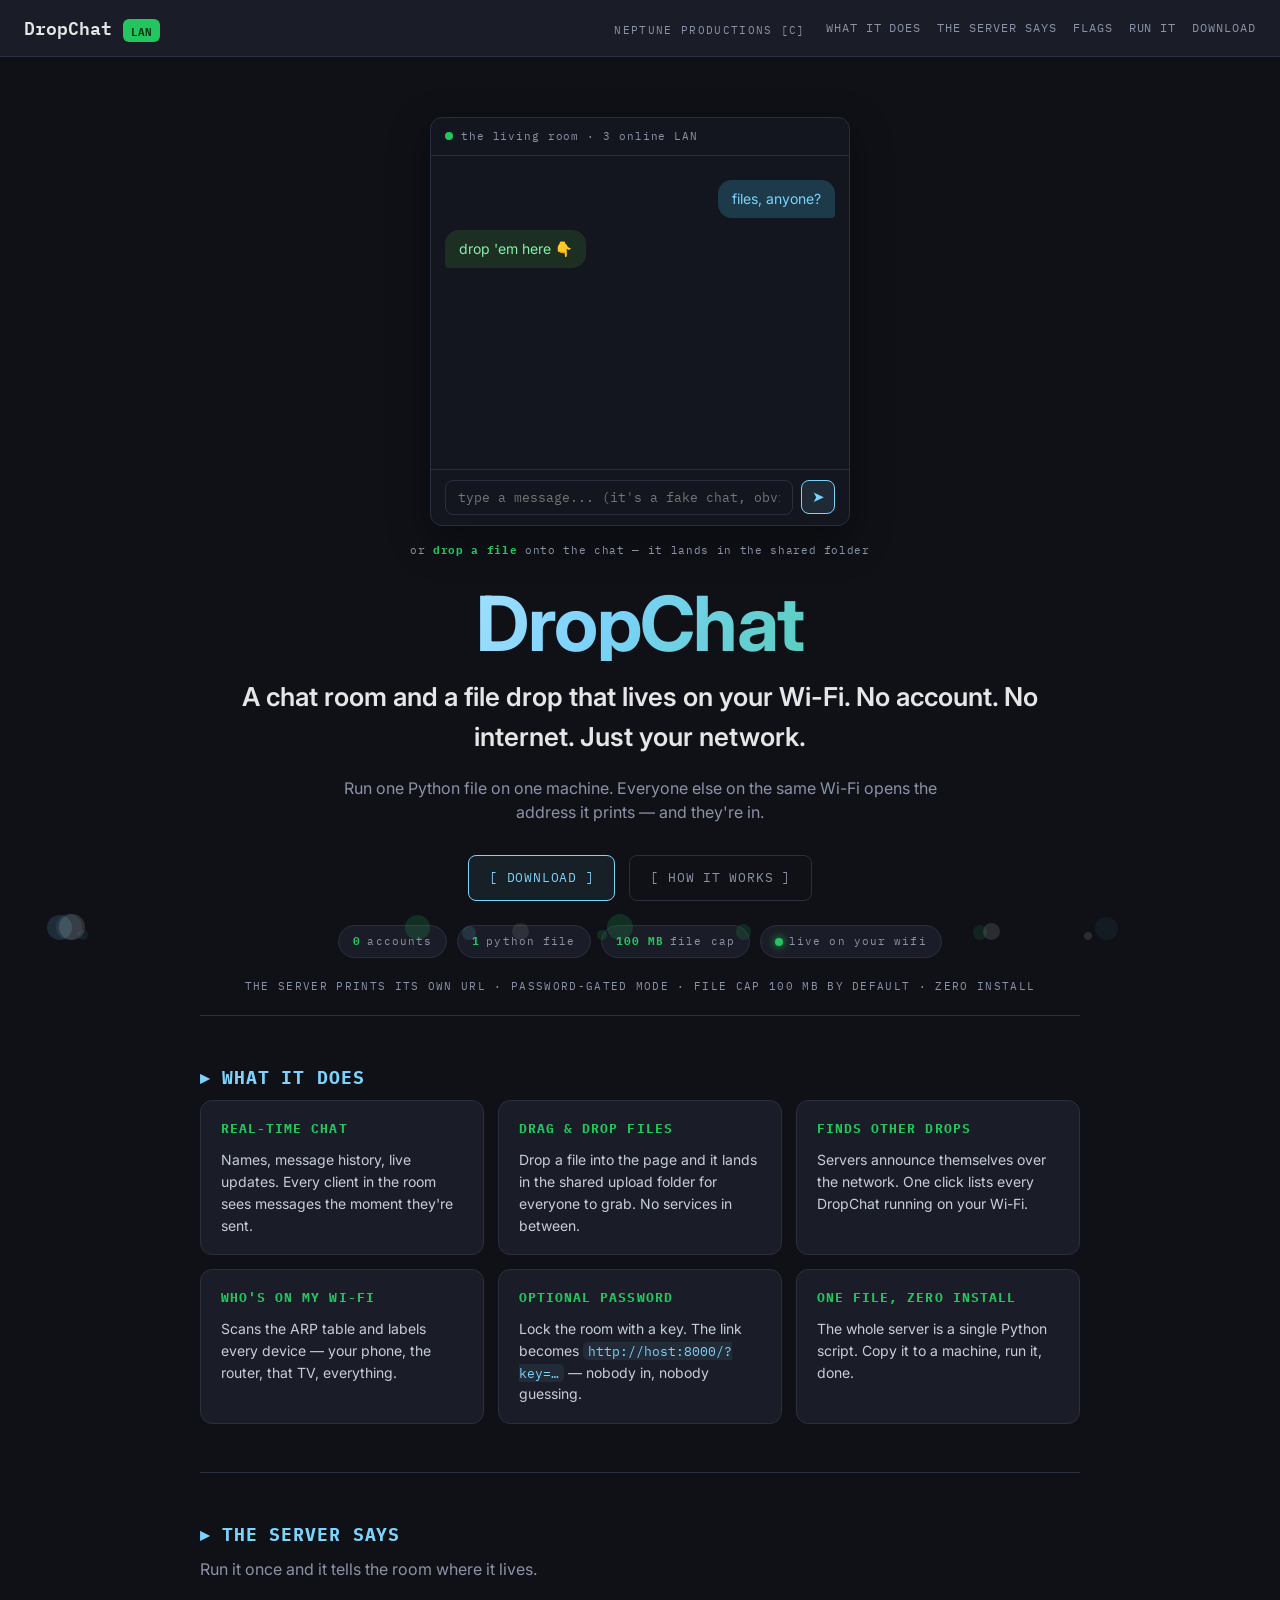
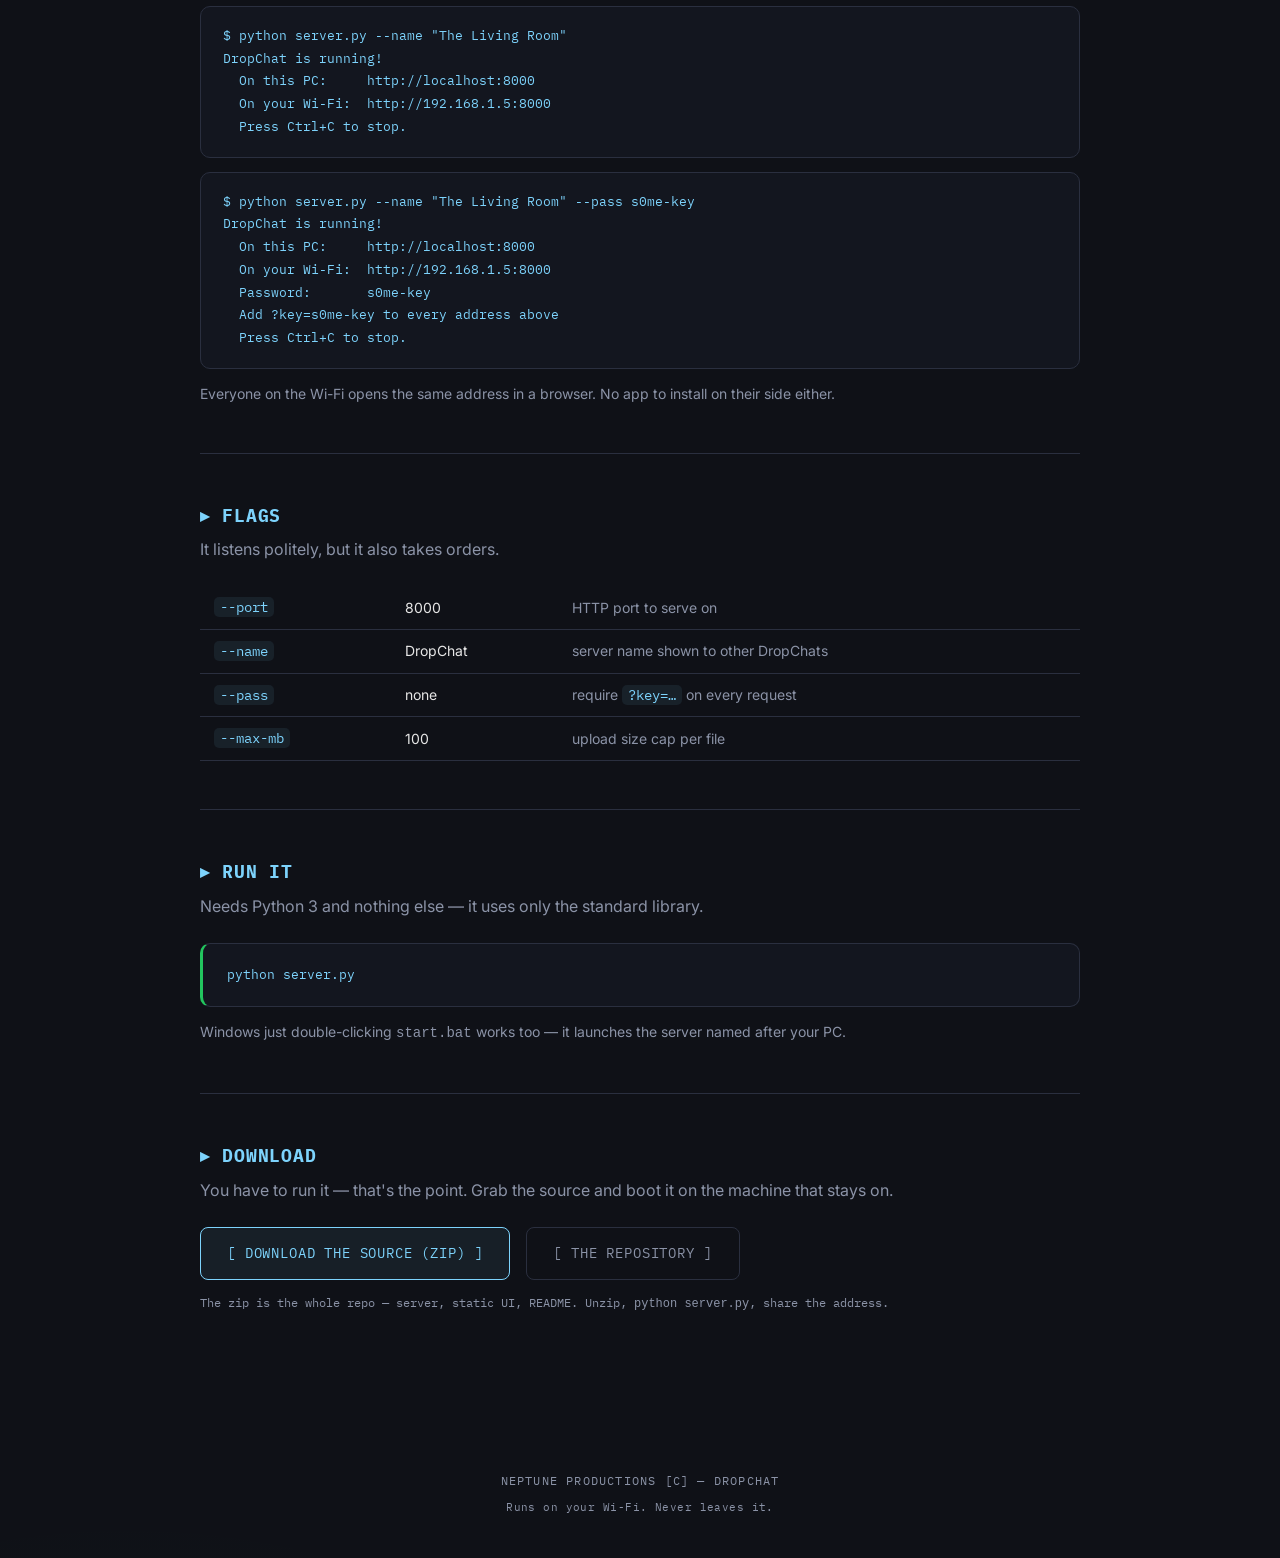
==== commit c6d15702: "site: make the NEPTUNE PRODUCTIONS imprint link back to the hub" ====
--- a/index.html
+++ b/index.html
@@ -17,7 +17,7 @@
   <header class="topbar">
     <div class="brand">DropChat <span class="badge">LAN</span></div>
     <div class="bar-right">
-      <span class="nep">NEPTUNE PRODUCTIONS [C]</span>
+      <a class="nep-link" href="https://notmicrosoft2000-cmd.github.io/" title="back to the hub"><span class="nep">NEPTUNE PRODUCTIONS [C]</span></a>
       <nav class="menubar" aria-label="Site navigation">
         <a href="#how">WHAT IT DOES</a>
         <a href="#server">THE SERVER SAYS</a>
@@ -140,7 +140,7 @@
   </main>
 
   <footer>
-    <p>NEPTUNE PRODUCTIONS [C] — DROPCHAT</p>
+    <p><a class="nep-link" href="https://notmicrosoft2000-cmd.github.io/" title="back to the hub">NEPTUNE PRODUCTIONS [C]</a> — DROPCHAT</p>
     <p class="dim">Runs on your Wi-Fi. Never leaves it.</p>
   </footer>
 
--- a/css/style.css
+++ b/css/style.css
@@ -371,3 +371,7 @@
 
 main { position: relative; }
 main > *, header { position: relative; z-index: 1; }
+
+/* neptune productions imprint → hub link */
+.nep-link{color:inherit;text-decoration:none;cursor:pointer}
+.nep-link:hover{text-decoration:underline}
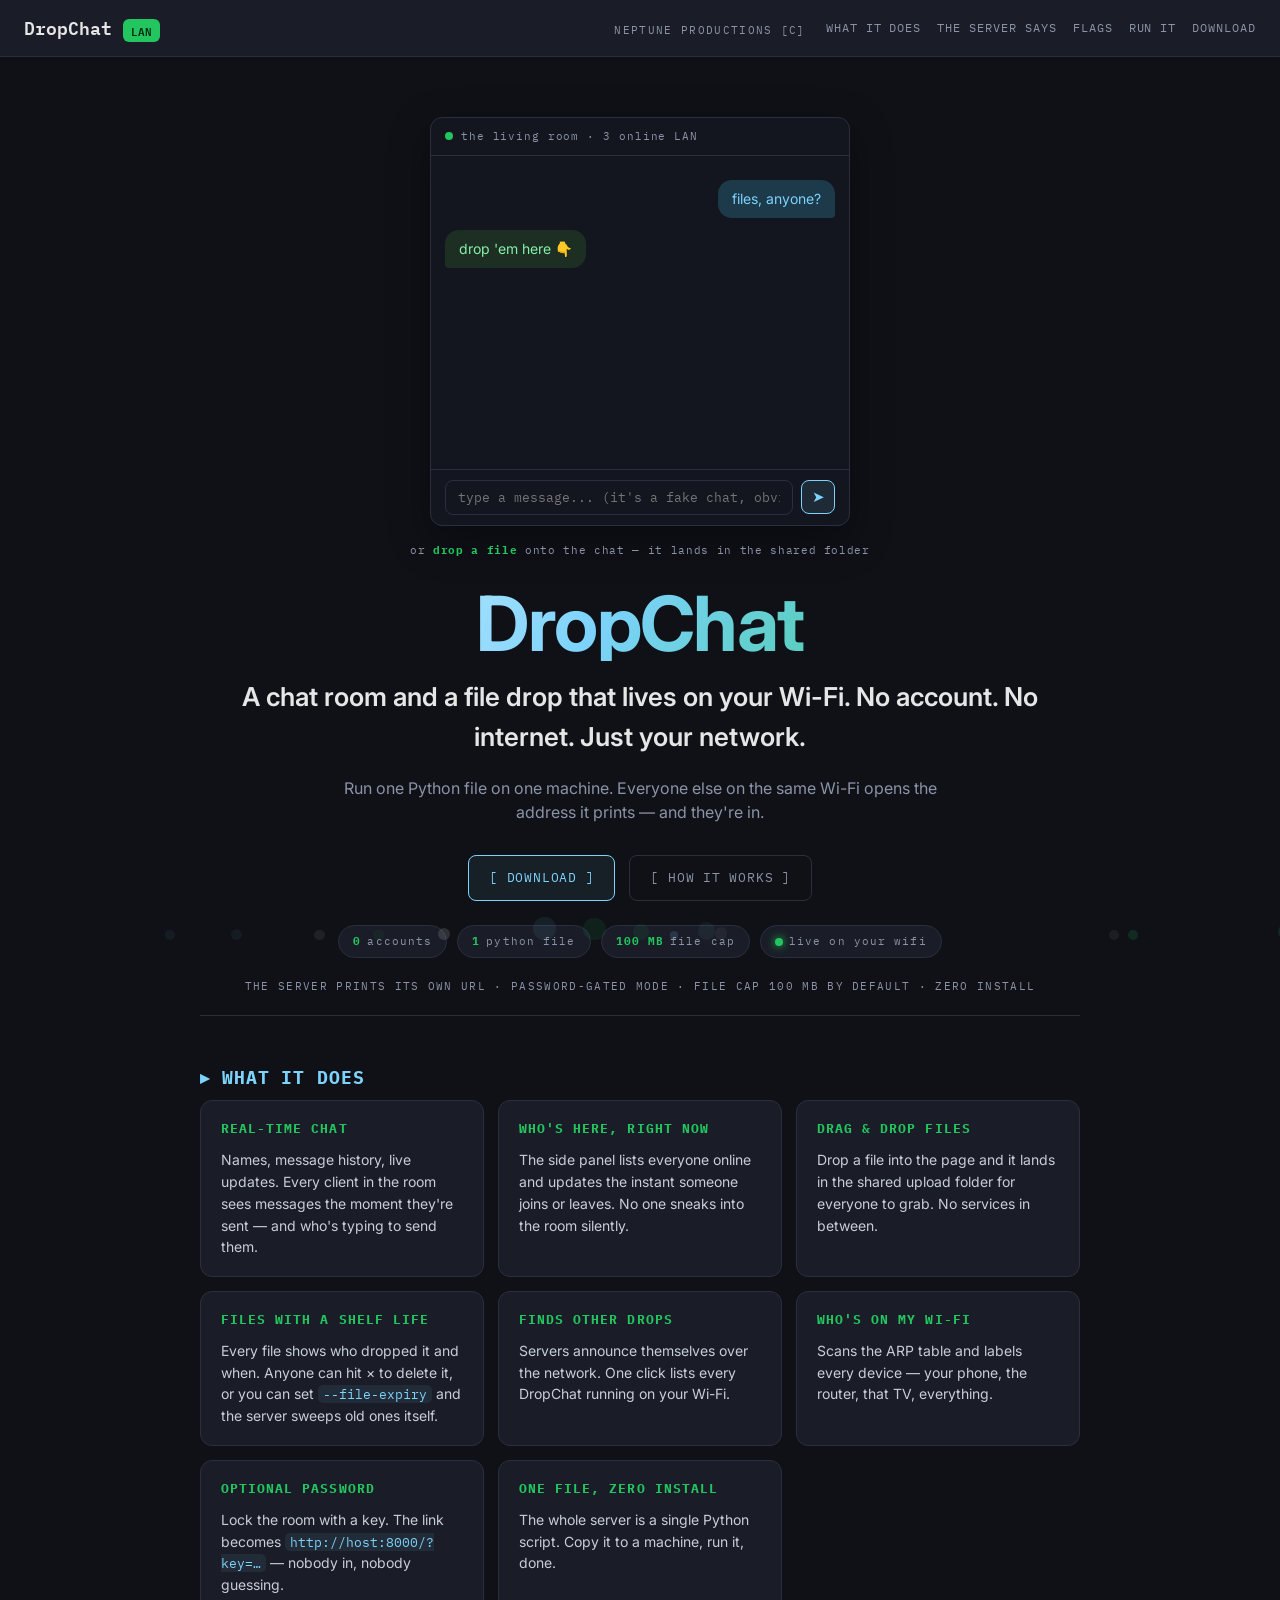
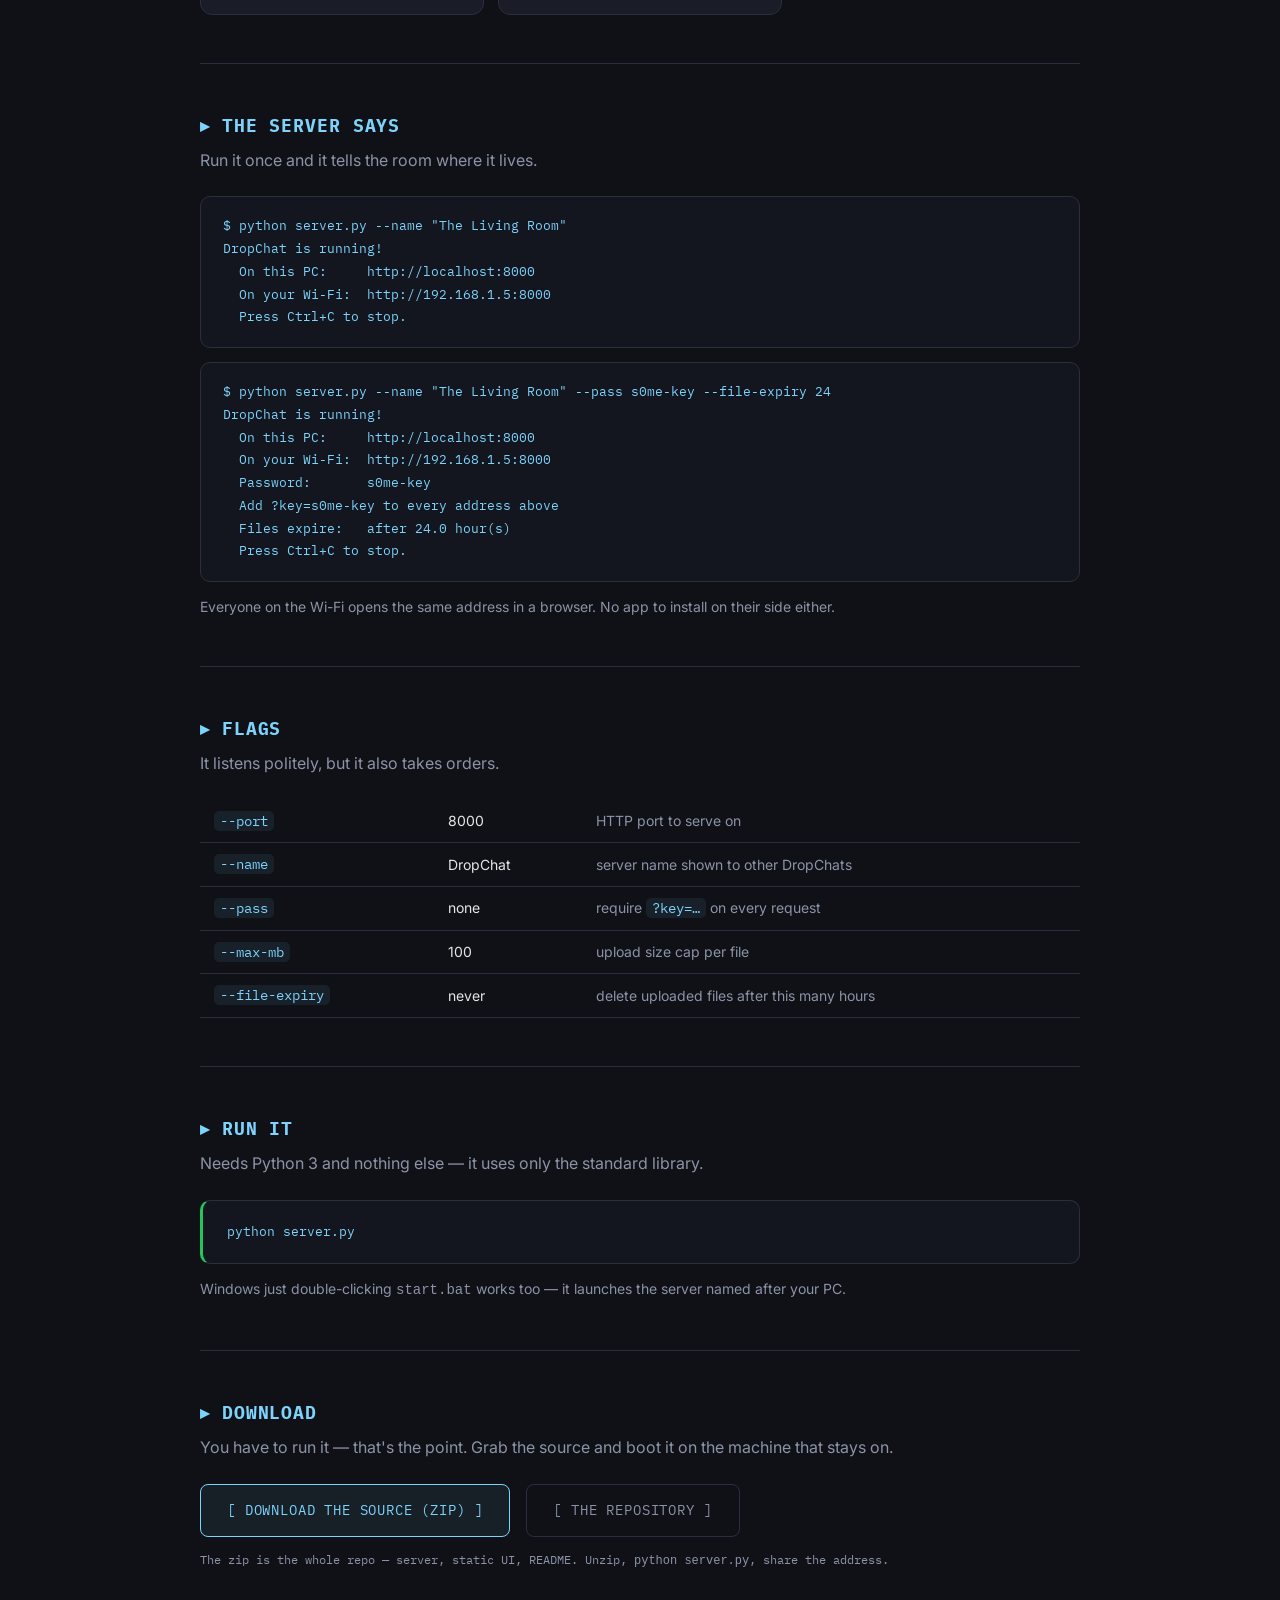
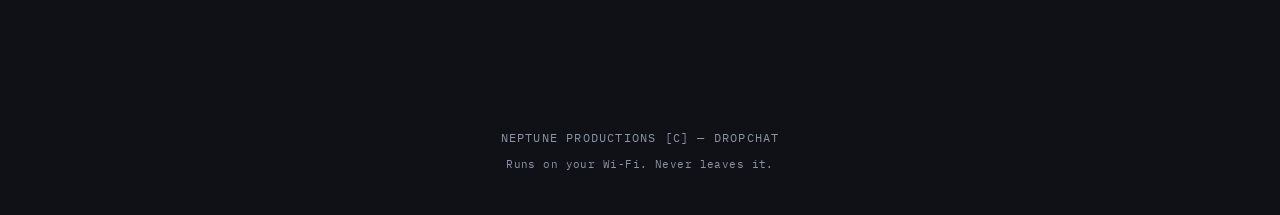
==== commit 7dd5f9a9: "DropChat: real typing indicators, live presence, file delete + expiry - /typing endpoint: clients pi" ====
--- a/index.html
+++ b/index.html
@@ -36,7 +36,7 @@
           <div class="mock-row me"><div class="bubble">files, anyone?</div></div>
           <div class="mock-row them"><div class="bubble">drop 'em here 👇</div></div>
           <div class="mock-row them"><div class="bubble">already grabbed the zip, nice</div></div>
-          <div class="mock-file"><span>📦</span> dropchat.zip <span class="file-size">2.3 MB</span><span class="file-dl">↓ 2×</span></div>
+          <div class="mock-file"><span>📦</span> dropchat.zip <span class="file-meta">from Marty · 14:02</span><span class="file-size">2.3 MB</span><span class="file-dl">↓ 2×</span></div>
           <div class="mock-row me"><div class="bubble">remind me to keep the server running this time</div></div>
         </div>
         <div class="mock-typing" id="mockTyping"><i></i><i></i><i></i><em>someone is typing...</em></div>
@@ -67,11 +67,19 @@
       <div class="grid">
         <article class="card reveal">
           <h3>REAL-TIME CHAT</h3>
-          <p>Names, message history, live updates. Every client in the room sees messages the moment they're sent.</p>
+          <p>Names, message history, live updates. Every client in the room sees messages the moment they're sent — and who's typing to send them.</p>
+        </article>
+        <article class="card reveal">
+          <h3>WHO'S HERE, RIGHT NOW</h3>
+          <p>The side panel lists everyone online and updates the instant someone joins or leaves. No one sneaks into the room silently.</p>
         </article>
         <article class="card reveal">
           <h3>DRAG &amp; DROP FILES</h3>
           <p>Drop a file into the page and it lands in the shared upload folder for everyone to grab. No services in between.</p>
+        </article>
+        <article class="card reveal">
+          <h3>FILES WITH A SHELF LIFE</h3>
+          <p>Every file shows who dropped it and when. Anyone can hit × to delete it, or you can set <code>--file-expiry</code> and the server sweeps old ones itself.</p>
         </article>
         <article class="card reveal">
           <h3>FINDS OTHER DROPS</h3>
@@ -100,12 +108,13 @@
   On this PC:     http://localhost:8000
   On your Wi-Fi:  http://192.168.1.5:8000
   Press Ctrl+C to stop.</pre>
-      <pre class="terminal-out">$ python server.py --name "The Living Room" --pass s0me-key
+      <pre class="terminal-out">$ python server.py --name "The Living Room" --pass s0me-key --file-expiry 24
 DropChat is running!
   On this PC:     http://localhost:8000
   On your Wi-Fi:  http://192.168.1.5:8000
   Password:       s0me-key
   Add ?key=s0me-key to every address above
+  Files expire:   after 24.0 hour(s)
   Press Ctrl+C to stop.</pre>
       <p class="note">Everyone on the Wi-Fi opens the same address in a browser. No app to install on their side either.</p>
     </section>
@@ -118,6 +127,7 @@
         <tr><td><code>--name</code></td><td>DropChat</td><td class="dim">server name shown to other DropChats</td></tr>
         <tr><td><code>--pass</code></td><td>none</td><td class="dim">require <code>?key=…</code> on every request</td></tr>
         <tr><td><code>--max-mb</code></td><td>100</td><td class="dim">upload size cap per file</td></tr>
+        <tr><td><code>--file-expiry</code></td><td>never</td><td class="dim">delete uploaded files after this many hours</td></tr>
       </table>
     </section>
 
--- a/css/style.css
+++ b/css/style.css
@@ -126,6 +126,7 @@
   padding: 10px 14px;
   color: var(--cyan);
 }
+.mock-file .file-meta { color: var(--muted); font-size: 12px; }
 .mock-file .file-size { margin-left: auto; color: var(--muted); font-size: 12px; }
 .mock-file .file-dl { color: var(--green); font-size: 12px; font-weight: 600; }
 
